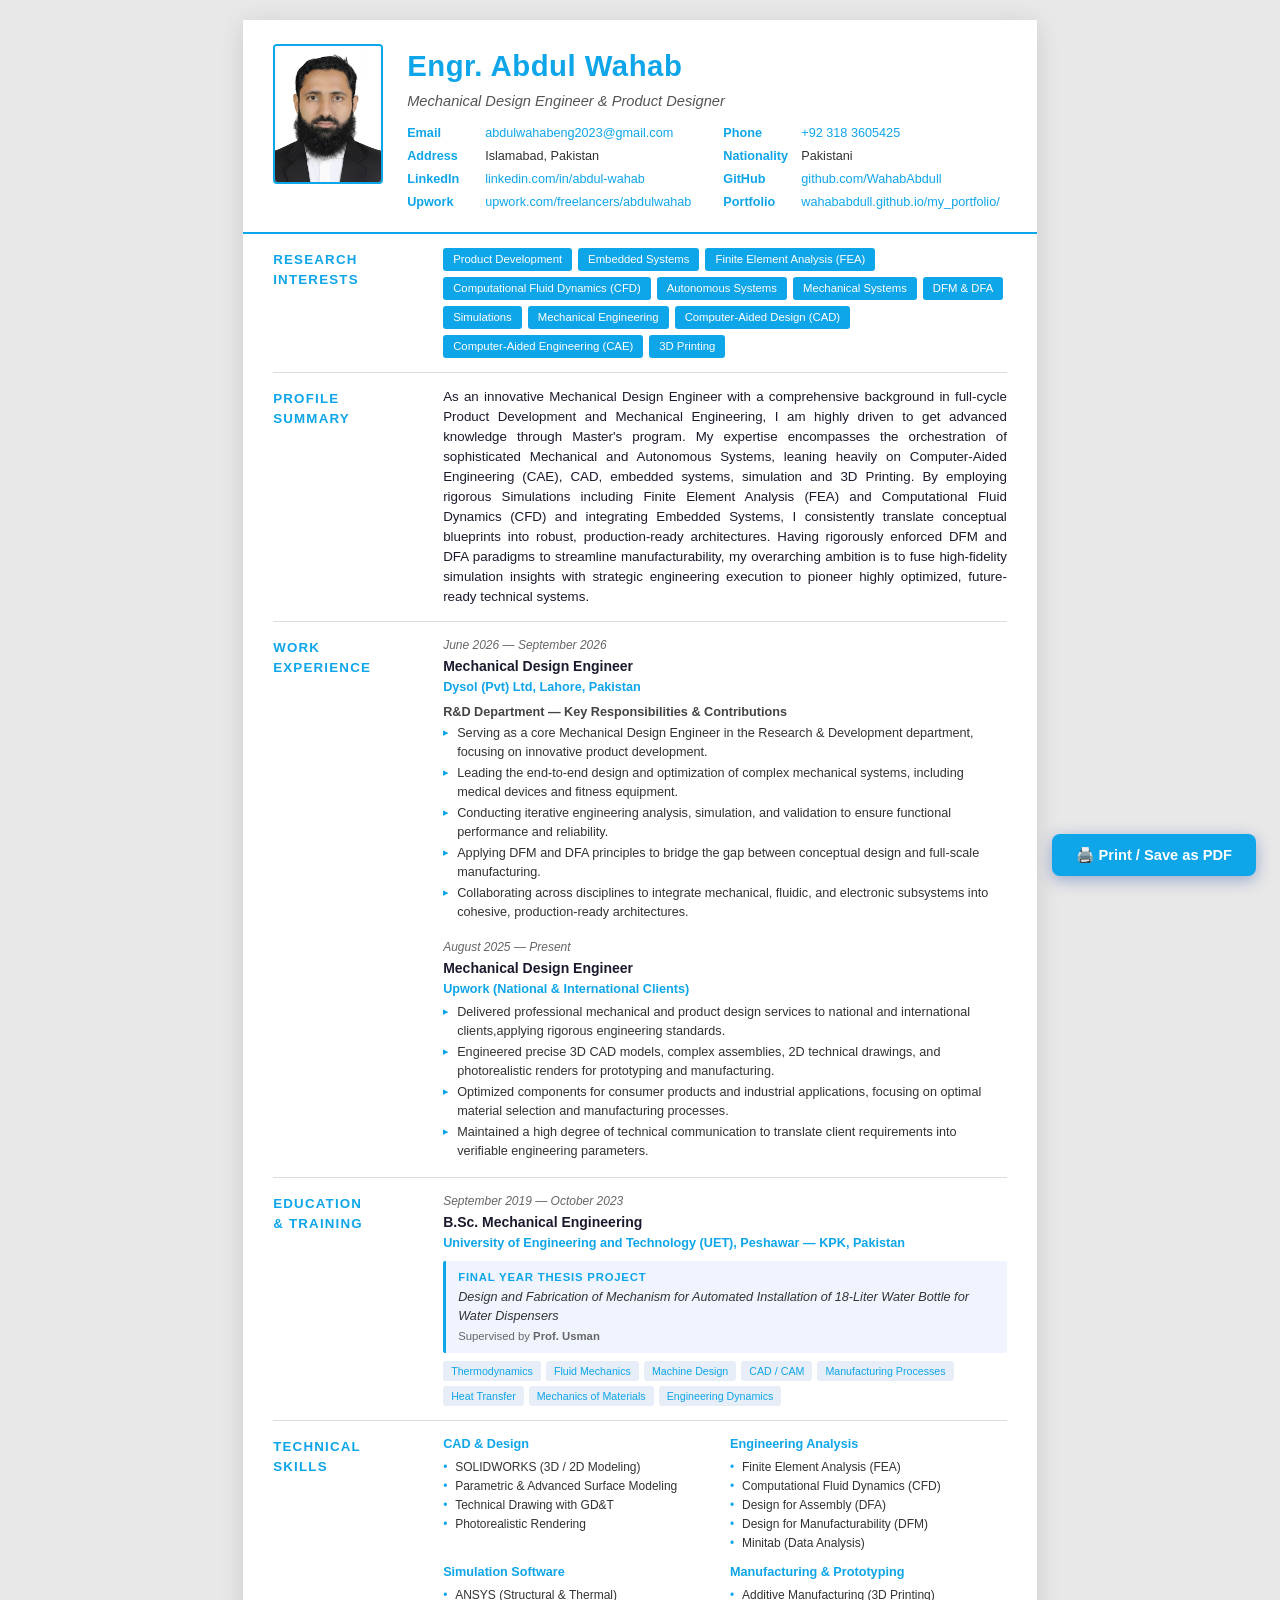
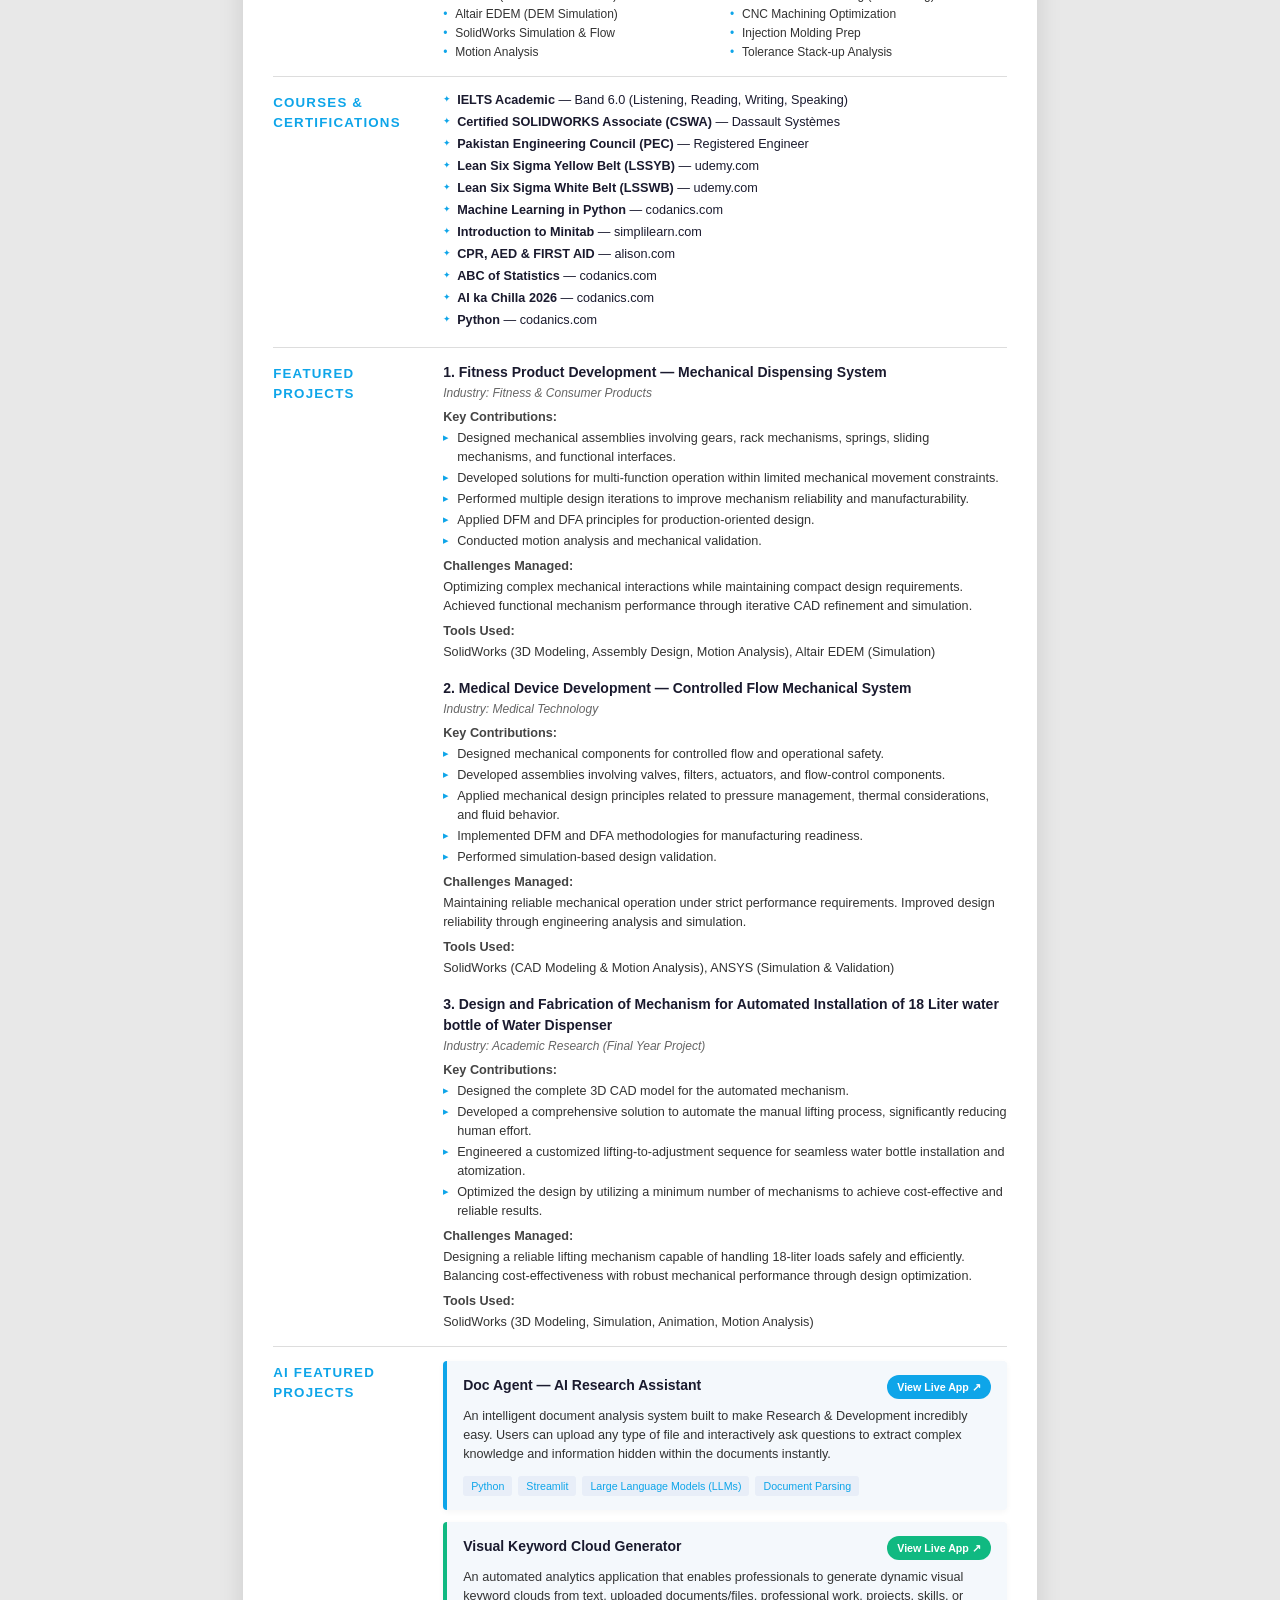
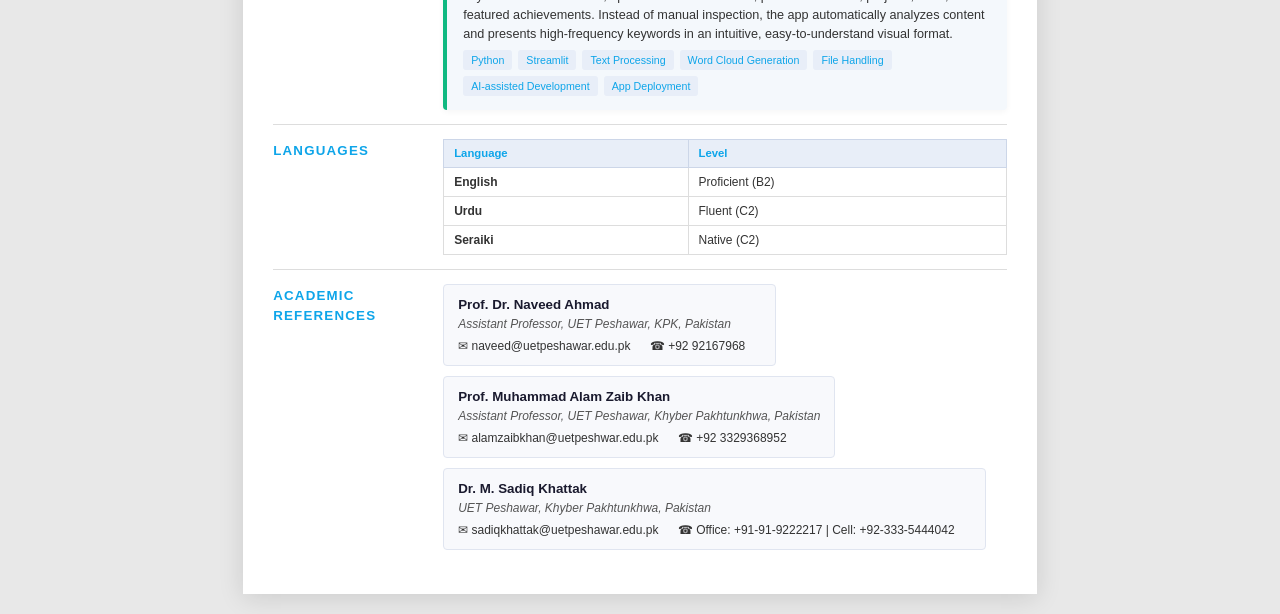
==== assets/files/abdul_wahab_cv1.html @ 6f552a6a "kjhgffds" ====
<!DOCTYPE html>
<html lang="en">

<head>
    <meta charset="UTF-8">
    <meta name="viewport" content="width=device-width, initial-scale=1.0">
    <!-- <title>Europass CV — Engr. Abdul Wahab</title> -->
    <style>
        /* ===== RESET & BASE ===== */
        *,
        *::before,
        *::after {
            margin: 0;
            padding: 0;
            box-sizing: border-box;
        }

        @page {
            size: A4;
            margin: 15mm;
        }

        body {
            font-family: 'Segoe UI', Arial, Helvetica, sans-serif;
            font-size: 10pt;
            color: #1a1a2e;
            background: #e8e8e8;
            line-height: 1.5;
            -webkit-print-color-adjust: exact;
            print-color-adjust: exact;
        }

        /* ===== PAGE CONTAINER ===== */
        .cv-page {
            width: 210mm;
            min-height: 297mm;
            margin: 20px auto;
            background: #fff;
            box-shadow: 0 4px 24px rgba(0, 0, 0, 0.12);
            padding: 0;
            overflow: hidden;
        }

        @media print {
            body {
                background: #fff;
            }

            .cv-page {
                width: auto;
                min-height: auto;
                margin: 0;
                box-shadow: none;
                page-break-after: always;
                overflow: visible !important;
            }

            .no-print {
                display: none !important;
            }
        }

        /* ===== EUROPASS HEADER BAR ===== */
        .europass-header {
            background: #0ea5e9;
            color: #fff;
            padding: 8px 30px;
            display: flex;
            align-items: center;
            justify-content: space-between;
            font-size: 9pt;
        }

        .europass-header .europass-logo {
            font-weight: 700;
            font-size: 13pt;
            letter-spacing: 3px;
            text-transform: uppercase;
        }

        .europass-header .europass-sub {
            font-size: 8.5pt;
            opacity: 0.85;
            letter-spacing: 0.5px;
        }

        /* ===== PERSONAL INFO SECTION ===== */
        .personal-section {
            display: flex;
            padding: 24px 30px 20px 30px;
            gap: 24px;
            border-bottom: 2.5px solid #0ea5e9;
        }

        .photo-col {
            flex-shrink: 0;
        }

        .photo-col img {
            width: 110px;
            height: 140px;
            object-fit: cover;
            object-position: top;
            border: 2px solid #0ea5e9;
            border-radius: 4px;
        }

        .info-col {
            flex: 1;
        }

        .cv-name {
            font-size: 22pt;
            font-weight: 700;
            color: #0ea5e9;
            margin-bottom: 2px;
            letter-spacing: 0.5px;
        }

        .cv-title-line {
            font-size: 11pt;
            color: #555;
            font-style: italic;
            margin-bottom: 12px;
        }

        .info-grid {
            display: grid;
            grid-template-columns: 1fr 1fr;
            gap: 4px 32px;
        }

        .info-item {
            display: flex;
            align-items: baseline;
            gap: 8px;
            font-size: 9.5pt;
        }

        .info-label {
            font-weight: 600;
            color: #0ea5e9;
            min-width: 70px;
            flex-shrink: 0;
        }

        .info-value {
            color: #333;
        }

        .info-value a {
            color: #0ea5e9;
            text-decoration: none;
        }

        .info-value a:hover {
            text-decoration: underline;
        }

        /* ===== MAIN CV BODY ===== */
        .cv-body {
            padding: 0 30px 30px 30px;
        }

        /* ===== SECTION LAYOUT (Europass two-column) ===== */
        .cv-section {
            display: grid;
            grid-template-columns: 150px 1fr;
            gap: 0 20px;
            padding: 14px 0;
            border-bottom: 1px solid #ddd;
        }

        .cv-section:last-child {
            border-bottom: none;
        }

        .section-label {
            font-size: 10pt;
            font-weight: 700;
            color: #0ea5e9;
            text-transform: uppercase;
            letter-spacing: 1.2px;
            padding-top: 2px;
        }

        .section-content {
            font-size: 10pt;
        }

        /* ===== EXPERIENCE ENTRY ===== */
        .entry {
            margin-bottom: 16px;
        }

        .entry:last-child {
            margin-bottom: 0;
        }

        .entry-date {
            font-size: 9pt;
            color: #666;
            margin-bottom: 2px;
            font-style: italic;
        }

        .entry-role {
            font-size: 10.5pt;
            font-weight: 700;
            color: #1a1a2e;
            margin-bottom: 1px;
        }

        .entry-org {
            font-size: 9.5pt;
            color: #0ea5e9;
            font-weight: 600;
            margin-bottom: 4px;
        }

        .entry-sub {
            font-size: 9.5pt;
            font-weight: 600;
            color: #444;
            margin-top: 6px;
            margin-bottom: 2px;
        }

        .entry-details {
            list-style: none;
            padding: 0;
        }

        .entry-details li {
            font-size: 9.5pt;
            color: #333;
            padding-left: 14px;
            position: relative;
            margin-bottom: 2px;
            line-height: 1.5;
        }

        .entry-details li::before {
            content: "▸";
            position: absolute;
            left: 0;
            color: #0ea5e9;
            font-size: 8pt;
        }

        /* ===== EDUCATION ===== */
        .edu-thesis {
            background: #f0f4ff;
            border-left: 3px solid #0ea5e9;
            padding: 8px 12px;
            margin-top: 8px;
            border-radius: 2px;
        }

        .edu-thesis-label {
            font-size: 8.5pt;
            font-weight: 700;
            color: #0ea5e9;
            text-transform: uppercase;
            letter-spacing: 0.8px;
        }

        .edu-thesis-title {
            font-size: 9.5pt;
            font-style: italic;
            color: #333;
            margin-top: 2px;
        }

        .edu-thesis-sup {
            font-size: 8.5pt;
            color: #666;
            margin-top: 2px;
        }

        .coursework-tags {
            display: flex;
            flex-wrap: wrap;
            gap: 5px;
            margin-top: 8px;
        }

        .coursework-tag {
            background: #e8eef8;
            color: #0ea5e9;
            font-size: 8pt;
            padding: 2px 8px;
            border-radius: 3px;
            font-weight: 500;
        }

        /* ===== SKILLS ===== */
        .skills-grid {
            display: grid;
            grid-template-columns: 1fr 1fr;
            gap: 10px;
        }

        .skill-group h4 {
            font-size: 9.5pt;
            font-weight: 700;
            color: #0ea5e9;
            margin-bottom: 4px;
        }

        .skill-group ul {
            list-style: none;
            padding: 0;
        }

        .skill-group ul li {
            font-size: 9pt;
            color: #333;
            padding-left: 12px;
            position: relative;
            margin-bottom: 1px;
        }

        .skill-group ul li::before {
            content: "•";
            position: absolute;
            left: 0;
            color: #0ea5e9;
        }

        /* ===== CERTIFICATIONS ===== */
        .cert-list {
            list-style: none;
            padding: 0;
        }

        .cert-list li {
            font-size: 9.5pt;
            padding-left: 14px;
            position: relative;
            margin-bottom: 3px;
        }

        .cert-list li::before {
            content: "✦";
            position: absolute;
            left: 0;
            color: #0ea5e9;
            font-size: 7pt;
            top: 2px;
        }

        .cert-list li strong {
            color: #1a1a2e;
        }

        /* ===== RESEARCH INTERESTS ===== */
        .interest-tags {
            display: flex;
            flex-wrap: wrap;
            gap: 6px;
        }

        .interest-tag {
            background: #0ea5e9;
            color: #fff;
            font-size: 8.5pt;
            padding: 3px 10px;
            border-radius: 3px;
            font-weight: 500;
        }

        /* ===== LANGUAGE BAR ===== */
        .lang-table {
            width: 100%;
            border-collapse: collapse;
            font-size: 9pt;
        }

        .lang-table th {
            background: #e8eef8;
            color: #0ea5e9;
            font-weight: 600;
            padding: 5px 10px;
            text-align: left;
            border: 1px solid #ccd6e8;
            font-size: 8.5pt;
        }

        .lang-table td {
            padding: 5px 10px;
            border: 1px solid #ddd;
            color: #333;
        }

        /* ===== REFERENCES ===== */
        .ref-card {
            background: #f8f9fc;
            border: 1px solid #e0e5f0;
            border-radius: 4px;
            padding: 10px 14px;
            display: inline-block;
        }

        .ref-name {
            font-weight: 700;
            font-size: 10pt;
            color: #1a1a2e;
        }

        .ref-title {
            font-size: 9pt;
            color: #555;
            font-style: italic;
        }

        .ref-contact-info {
            font-size: 9pt;
            color: #333;
            margin-top: 4px;
        }

        .ref-contact-info span {
            display: inline-block;
            margin-right: 16px;
        }

        /* ===== FOOTER ===== */
        .cv-footer {
            text-align: center;
            font-size: 7.5pt;
            color: #999;
            padding: 12px 30px;
            border-top: 1px solid #e0e0e0;
        }

        /* ===== PRINT BUTTON ===== */
        .print-btn {
            position: fixed;
            bottom: 24px;
            right: 24px;
            background: #0ea5e9;
            color: #fff;
            border: none;
            padding: 12px 24px;
            border-radius: 8px;
            font-size: 11pt;
            font-weight: 600;
            cursor: pointer;
            box-shadow: 0 4px 16px rgba(0, 51, 153, 0.35);
            transition: all 0.2s;
            z-index: 999;
        }

        .print-btn:hover {
            background: #0ea5e9;
            transform: translateY(-2px);
            box-shadow: 0 6px 20px rgba(0, 51, 153, 0.45);
        }
    </style>
</head>

<body>

    <!-- Print Button -->
    <button class="print-btn no-print" onclick="window.print()">🖨️ Print / Save as PDF</button>

    <!-- PAGE 1 -->
    <div class="cv-page">

        <!-- Personal Information -->
        <div class="personal-section">
            <div class="photo-col">
                <img src="../images/profile.png" alt="Engr. Abdul Wahab">
            </div>
            <div class="info-col">
                <div class="cv-name">Engr. Abdul Wahab</div>
                <div class="cv-title-line">Mechanical Design Engineer &amp; Product Designer</div>
                <div class="info-grid">
                    <div class="info-item">
                        <span class="info-label">Email</span>
                        <span class="info-value"><a
                                href="mailto:abdulwahabeng2023@gmail.com">abdulwahabeng2023@gmail.com</a></span>
                    </div>
                    <div class="info-item">
                        <span class="info-label">Phone</span>
                        <span class="info-value"><a href="https://wa.me/923183605425">+92 318 3605425</a></span>
                    </div>
                    <div class="info-item">
                        <span class="info-label">Address</span>
                        <span class="info-value">Islamabad, Pakistan</span>
                    </div>
                    <div class="info-item">
                        <span class="info-label">Nationality</span>
                        <span class="info-value">Pakistani</span>
                    </div>
                    <div class="info-item">
                        <span class="info-label">LinkedIn</span>
                        <span class="info-value"><a href="https://www.linkedin.com/in/abdul-wahab-4085b72b0/"
                                target="_blank">linkedin.com/in/abdul-wahab</a></span>
                    </div>
                    <div class="info-item">
                        <span class="info-label">GitHub</span>
                        <span class="info-value"><a href="https://github.com/WahabAbdull"
                                target="_blank">github.com/WahabAbdull</a></span>
                    </div>
                    <div class="info-item">
                        <span class="info-label">Upwork</span>
                        <span class="info-value"><a href="https://www.upwork.com/freelancers/~019c119d09bbe7f8c9"
                                target="_blank">upwork.com/freelancers/abdulwahab</a></span>
                    </div>
                    <div class="info-item">
                        <span class="info-label">Portfolio</span>
                        <span class="info-value"><a href="https://wahababdull.github.io/my_portfolio/"
                                target="_blank">wahababdull.github.io/my_portfolio/</a></span>
                    </div>
                </div>
            </div>
        </div>

        <!-- CV BODY -->
        <div class="cv-body">

            <!-- RESEARCH INTERESTS -->
            <div class="cv-section">
                <div class="section-label">Research<br>Interests</div>
                <div class="section-content">
                    <div class="interest-tags">
                        <span class="interest-tag">Product Development</span>
                        <span class="interest-tag">Embedded Systems</span>
                        <span class="interest-tag">Finite Element Analysis (FEA)</span>
                        <span class="interest-tag">Computational Fluid Dynamics (CFD)</span>
                        <span class="interest-tag">Autonomous Systems</span>
                        <span class="interest-tag">Mechanical Systems</span>
                        <span class="interest-tag">DFM &amp; DFA</span>
                        <span class="interest-tag">Simulations</span>
                        <span class="interest-tag">Mechanical Engineering</span>
                        <span class="interest-tag">Computer-Aided Design (CAD)</span>
                        <span class="interest-tag">Computer-Aided Engineering (CAE)</span>
                        <span class="interest-tag">3D Printing</span>
                    </div>
                </div>
            </div>

            <!-- PROFILE SUMMARY -->
            <div class="cv-section">
                <div class="section-label">Profile<br>Summary</div>
                <div class="section-content">
                    <p style="text-align: justify;">
                        As an innovative Mechanical Design Engineer with a comprehensive background in full-cycle
                        Product Development and Mechanical Engineering, I am highly driven to get advanced knowledge
                        through Master's program. My expertise encompasses the
                        orchestration of sophisticated Mechanical and Autonomous Systems, leaning heavily on
                        Computer-Aided Engineering (CAE), CAD, embedded systems, simulation and 3D Printing. By
                        employing rigorous
                        Simulations including Finite Element Analysis (FEA) and Computational Fluid Dynamics (CFD) and
                        integrating Embedded Systems, I consistently translate conceptual blueprints into robust,
                        production-ready architectures. Having rigorously enforced DFM and DFA paradigms to streamline
                        manufacturability, my overarching ambition is to fuse high-fidelity simulation insights with
                        strategic engineering execution to pioneer highly optimized, future-ready technical systems.
                    </p>
                </div>
            </div>

            <!-- WORK EXPERIENCE -->
            <div class="cv-section">
                <div class="section-label">Work<br>Experience</div>
                <div class="section-content">

                    <!-- Dysol -->
                    <div class="entry">
                        <div class="entry-date">June 2026 — September 2026</div>
                        <div class="entry-role">Mechanical Design Engineer</div>
                        <div class="entry-org">Dysol (Pvt) Ltd, Lahore, Pakistan</div>

                        <div class="entry-sub">R&amp;D Department — Key Responsibilities &amp; Contributions</div>
                        <ul class="entry-details">
                            <li>Serving as a core Mechanical Design Engineer in the Research &amp; Development
                                department, focusing on innovative product development.</li>
                            <li>Leading the end-to-end design and optimization of complex mechanical systems, including
                                medical devices and fitness equipment.</li>
                            <li>Conducting iterative engineering analysis, simulation, and validation to ensure
                                functional performance and reliability.</li>
                            <li>Applying DFM and DFA principles to bridge the gap between conceptual design and
                                full-scale manufacturing.</li>
                            <li>Collaborating across disciplines to integrate mechanical, fluidic, and electronic
                                subsystems into cohesive, production-ready architectures.</li>
                        </ul>
                    </div>

                    <!-- Freelance -->
                    <div class="entry">
                        <div class="entry-date">August 2025 — Present</div>
                        <div class="entry-role">Mechanical Design Engineer</div>
                        <div class="entry-org">Upwork (National & International Clients)</div>
                        <ul class="entry-details">
                            <li>Delivered professional mechanical and product design services to national and
                                international clients,applying rigorous engineering standards.</li>
                            <li>Engineered precise 3D CAD models, complex assemblies, 2D technical drawings, and
                                photorealistic renders for prototyping and manufacturing.</li>
                            <li>Optimized components for consumer products and industrial applications, focusing on
                                optimal material selection and manufacturing processes.</li>
                            <li>Maintained a high degree of technical communication to translate client requirements
                                into verifiable engineering parameters.</li>
                        </ul>
                    </div>

                    <!-- Self-Employed -->
                    <!-- <div class="entry">
                        <div class="entry-date">December 2021 — Present</div>
                        <div class="entry-role">Mechanical Design Engineer — Self-Employed</div>
                        <div class="entry-org">Islamabad, Pakistan</div>
                        <ul class="entry-details">
                            <li>Executed end-to-end design of precise 3D mechanical parts and production-ready drawings
                                using SolidWorks.</li>
                            <li>Completed comprehensive industrial projects including Centrifugal Pumps, Shell-and-Tube
                                Heat Exchangers, and Parabolic Troughs.</li>
                            <li>Developed consumer-oriented designs (Mixture Machines, Helmets, UV-C Toothbrushes) with
                                a focus on functional ergonomics and hygiene.</li>
                            <li>Validated manufacturability, dimensional accuracy, and functional performance through
                                iterative design review.</li>
                        </ul>
                    </div> -->

                </div>
            </div>

            <!-- EDUCATION -->
            <div class="cv-section">
                <div class="section-label">Education<br>&amp; Training</div>
                <div class="section-content">
                    <div class="entry">
                        <div class="entry-date">September 2019 — October 2023</div>
                        <div class="entry-role">B.Sc. Mechanical Engineering</div>
                        <div class="entry-org">University of Engineering and Technology (UET), Peshawar — KPK, Pakistan
                        </div>

                        <div class="edu-thesis">
                            <div class="edu-thesis-label">Final Year Thesis Project</div>
                            <div class="edu-thesis-title">Design and Fabrication of Mechanism for Automated Installation
                                of 18-Liter Water Bottle for Water Dispensers</div>
                            <div class="edu-thesis-sup">Supervised by <strong>Prof. Usman</strong></div>
                        </div>

                        <div class="coursework-tags">
                            <span class="coursework-tag">Thermodynamics</span>
                            <span class="coursework-tag">Fluid Mechanics</span>
                            <span class="coursework-tag">Machine Design</span>
                            <span class="coursework-tag">CAD / CAM</span>
                            <span class="coursework-tag">Manufacturing Processes</span>
                            <span class="coursework-tag">Heat Transfer</span>
                            <span class="coursework-tag">Mechanics of Materials</span>
                            <span class="coursework-tag">Engineering Dynamics</span>
                        </div>
                    </div>
                </div>
            </div>

            <!-- TECHNICAL SKILLS -->
            <div class="cv-section">
                <div class="section-label">Technical<br>Skills</div>
                <div class="section-content">
                    <div class="skills-grid">
                        <div class="skill-group">
                            <h4>CAD &amp; Design</h4>
                            <ul>
                                <li>SOLIDWORKS (3D / 2D Modeling)</li>
                                <li>Parametric &amp; Advanced Surface Modeling</li>
                                <li>Technical Drawing with GD&amp;T</li>
                                <li>Photorealistic Rendering</li>
                            </ul>
                        </div>
                        <div class="skill-group">
                            <h4>Engineering Analysis</h4>
                            <ul>
                                <li>Finite Element Analysis (FEA)</li>
                                <li>Computational Fluid Dynamics (CFD)</li>
                                <li>Design for Assembly (DFA)</li>
                                <li>Design for Manufacturability (DFM)</li>
                                <li>Minitab (Data Analysis)</li>
                            </ul>
                        </div>
                        <div class="skill-group">
                            <h4>Simulation Software</h4>
                            <ul>
                                <li>ANSYS (Structural &amp; Thermal)</li>
                                <li>Altair EDEM (DEM Simulation)</li>
                                <li>SolidWorks Simulation &amp; Flow</li>
                                <li>Motion Analysis</li>
                            </ul>
                        </div>
                        <div class="skill-group">
                            <h4>Manufacturing &amp; Prototyping</h4>
                            <ul>
                                <li>Additive Manufacturing (3D Printing)</li>
                                <li>CNC Machining Optimization</li>
                                <li>Injection Molding Prep</li>
                                <li>Tolerance Stack-up Analysis</li>
                            </ul>
                        </div>
                    </div>
                </div>
            </div>

            <!-- CERTIFICATIONS -->
            <div class="cv-section">
                <div class="section-label">Courses &amp;<br>Certifications</div>
                <div class="section-content">
                    <ul class="cert-list">
                        <li><strong>IELTS Academic</strong> — Band 6.0 (Listening, Reading, Writing, Speaking)</li>
                        <li><strong>Certified SOLIDWORKS Associate (CSWA)</strong> — Dassault Systèmes</li>
                        <li><strong>Pakistan Engineering Council (PEC)</strong> — Registered Engineer</li>
                        <li><strong>Lean Six Sigma Yellow Belt (LSSYB)</strong> — udemy.com</li>
                        <li><strong>Lean Six Sigma White Belt (LSSWB)</strong> — udemy.com</li>
                        <li><strong>Machine Learning in Python</strong> — codanics.com</li>
                        <li><strong>Introduction to Minitab</strong> — simplilearn.com</li>
                        <li><strong>CPR, AED &amp; FIRST AID</strong> — alison.com</li>
                        <li><strong>ABC of Statistics</strong> — codanics.com</li>
                        <li><strong>AI ka Chilla 2026</strong> — codanics.com</li>
                        <li><strong>Python</strong> — codanics.com</li>
                    </ul>
                </div>
            </div>

            <!-- FEATURED PROJECTS -->
            <div class="cv-section">
                <div class="section-label">Featured<br>Projects</div>
                <div class="section-content">

                    <div class="entry">
                        <div class="entry-role">1. Fitness Product Development — Mechanical Dispensing System</div>
                        <div class="entry-date">Industry: Fitness & Consumer Products</div>
                        <div class="entry-sub">Key Contributions:</div>
                        <ul class="entry-details">
                            <li>Designed mechanical assemblies involving gears, rack mechanisms, springs, sliding
                                mechanisms, and functional interfaces.</li>
                            <li>Developed solutions for multi-function operation within limited mechanical movement
                                constraints.</li>
                            <li>Performed multiple design iterations to improve mechanism reliability and
                                manufacturability.</li>
                            <li>Applied DFM and DFA principles for production-oriented design.</li>
                            <li>Conducted motion analysis and mechanical validation.</li>
                        </ul>
                        <div class="entry-sub">Challenges Managed:</div>
                        <p style="font-size: 9.5pt; color: #333; margin-bottom: 4px;">Optimizing complex mechanical
                            interactions while maintaining compact design requirements. Achieved functional mechanism
                            performance through iterative CAD refinement and simulation.</p>
                        <div class="entry-sub">Tools Used:</div>
                        <p style="font-size: 9.5pt; color: #333;">SolidWorks (3D Modeling, Assembly Design, Motion
                            Analysis), Altair EDEM (Simulation)</p>
                    </div>

                    <div class="entry">
                        <div class="entry-role">2. Medical Device Development — Controlled Flow Mechanical System</div>
                        <div class="entry-date">Industry: Medical Technology</div>
                        <div class="entry-sub">Key Contributions:</div>
                        <ul class="entry-details">
                            <li>Designed mechanical components for controlled flow and operational safety.</li>
                            <li>Developed assemblies involving valves, filters, actuators, and flow-control components.
                            </li>
                            <li>Applied mechanical design principles related to pressure management, thermal
                                considerations, and fluid behavior.</li>
                            <li>Implemented DFM and DFA methodologies for manufacturing readiness.</li>
                            <li>Performed simulation-based design validation.</li>
                        </ul>
                        <div class="entry-sub">Challenges Managed:</div>
                        <p style="font-size: 9.5pt; color: #333; margin-bottom: 4px;">Maintaining reliable mechanical
                            operation under strict performance requirements. Improved design reliability through
                            engineering analysis and simulation.</p>
                        <div class="entry-sub">Tools Used:</div>
                        <p style="font-size: 9.5pt; color: #333;">SolidWorks (CAD Modeling & Motion Analysis), ANSYS
                            (Simulation & Validation)</p>
                    </div>

                    <div class="entry">
                        <div class="entry-role">3. Design and Fabrication of Mechanism for Automated Installation of 18
                            Liter water bottle of Water Dispenser</div>
                        <div class="entry-date">Industry: Academic Research (Final Year Project)</div>
                        <div class="entry-sub">Key Contributions:</div>
                        <ul class="entry-details">
                            <li>Designed the complete 3D CAD model for the automated mechanism.</li>
                            <li>Developed a comprehensive solution to automate the manual lifting process, significantly
                                reducing human effort.</li>
                            <li>Engineered a customized lifting-to-adjustment sequence for seamless water bottle
                                installation and atomization.</li>
                            <li>Optimized the design by utilizing a minimum number of mechanisms to achieve
                                cost-effective and reliable results.</li>
                        </ul>
                        <div class="entry-sub">Challenges Managed:</div>
                        <p style="font-size: 9.5pt; color: #333; margin-bottom: 4px;">Designing a reliable lifting
                            mechanism capable of handling 18-liter loads safely and efficiently. Balancing
                            cost-effectiveness with robust mechanical performance through design optimization.</p>
                        <div class="entry-sub">Tools Used:</div>
                        <p style="font-size: 9.5pt; color: #333;">SolidWorks (3D Modeling, Simulation, Animation, Motion
                            Analysis)</p>
                    </div>

                </div>
            </div>

            <!-- AI FEATURED PROJECTS -->
            <div class="cv-section">
                <div class="section-label">AI Featured<br>Projects</div>
                <div class="section-content">
                    <div
                        style="background: #f4f8fc; border-left: 4px solid #0ea5e9; padding: 14px 16px; border-radius: 4px; box-shadow: 0 2px 6px rgba(0,0,0,0.04);">
                        <div
                            style="display: flex; justify-content: space-between; align-items: flex-start; margin-bottom: 8px;">
                            <div style="font-size: 10.5pt; font-weight: 700; color: #1a1a2e;">Doc Agent — AI Research
                                Assistant</div>
                            <a href="https://doc-agent-use-me.streamlit.app/" target="_blank"
                                style="background: #0ea5e9; color: #fff; text-decoration: none; font-size: 8pt; padding: 4px 10px; border-radius: 12px; font-weight: 600; flex-shrink: 0; margin-left: 10px;">View
                                Live App ↗</a>
                        </div>
                        <p style="font-size: 9.5pt; color: #333; margin-bottom: 12px; line-height: 1.5;">
                            An intelligent document analysis system built to make Research &amp; Development incredibly
                            easy.
                            Users can upload any type of file and interactively ask questions to extract complex
                            knowledge and information hidden within the documents instantly.
                        </p>
                        <div style="display: flex; gap: 6px; flex-wrap: wrap;">
                            <span class="coursework-tag">Python</span>
                            <span class="coursework-tag">Streamlit</span>
                            <span class="coursework-tag">Large Language Models (LLMs)</span>
                            <span class="coursework-tag">Document Parsing</span>
                        </div>
                    </div>

                    <div
                        style="background: #f4f8fc; border-left: 4px solid #10b981; padding: 14px 16px; border-radius: 4px; box-shadow: 0 2px 6px rgba(0,0,0,0.04); margin-top: 12px;">
                        <div
                            style="display: flex; justify-content: space-between; align-items: flex-start; margin-bottom: 8px;">
                            <div style="font-size: 10.5pt; font-weight: 700; color: #1a1a2e;">Visual Keyword Cloud
                                Generator</div>
                            <a href="https://featured-projects-words-cloud.streamlit.app/" target="_blank"
                                style="background: #10b981; color: #fff; text-decoration: none; font-size: 8pt; padding: 4px 10px; border-radius: 12px; font-weight: 600; flex-shrink: 0; margin-left: 10px;">View
                                Live App ↗</a>
                        </div>
                        <p style="font-size: 9.5pt; color: #333; margin-bottom: 6px; line-height: 1.5;">
                            An automated analytics application that enables professionals to generate dynamic visual
                            keyword clouds from text, uploaded documents/files, professional work, projects, skills, or
                            featured achievements. Instead of manual inspection, the app automatically analyzes content
                            and presents high-frequency keywords in an intuitive, easy-to-understand visual format.
                        </p>
                        <div style="display: flex; gap: 6px; flex-wrap: wrap;">
                            <span class="coursework-tag">Python</span>
                            <span class="coursework-tag">Streamlit</span>
                            <span class="coursework-tag">Text Processing</span>
                            <span class="coursework-tag">Word Cloud Generation</span>
                            <span class="coursework-tag">File Handling</span>
                            <span class="coursework-tag">AI-assisted Development</span>
                            <span class="coursework-tag">App Deployment</span>
                        </div>
                    </div>
                </div>
            </div>

            <!-- LANGUAGES -->
            <div class="cv-section">
                <div class="section-label">Languages</div>
                <div class="section-content">
                    <table class="lang-table">
                        <thead>
                            <tr>
                                <th>Language</th>
                                <th>Level</th>
                                <!-- <th>Listening</th>
                                <th>Reading</th>
                                <th>Speaking</th>
                                <th>Writing</th> -->
                            </tr>
                        </thead>
                        <tbody>
                            <tr>
                                <td><strong>English</strong></td>
                                <td>Proficient (B2)</td>
                                <!-- <td>Proficient (B2)</td>
                                <td>Proficient (B2)</td>
                                <td>Proficient (B2)</td> -->
                            </tr>
                            <tr>
                                <td><strong>Urdu</strong></td>
                                <td>Fluent (C2)</td>
                                <!-- <td>Native (C2)</td>
                                <td>Native (C2)</td>
                                <td>Native (C2)</td> -->
                            </tr>
                            <tr>
                                <td><strong>Seraiki</strong></td>
                                <td>Native (C2)</td>
                                <!-- <td>Native (C2)</td>
                                <td>Native (C2)</td>
                                <td>Intermediate (B1)</td> -->
                            </tr>
                        </tbody>
                    </table>
                </div>
            </div>

            <!-- REFERENCES -->
            <div class="cv-section">
                <div class="section-label">Academic<br>References</div>
                <div class="section-content">
                    <div class="ref-card" style="margin-bottom: 10px;">
                        <div class="ref-name">Prof. Dr. Naveed Ahmad</div>
                        <div class="ref-title">Assistant Professor, UET Peshawar, KPK, Pakistan</div>
                        <div class="ref-contact-info">
                            <span>✉ naveed@uetpeshawar.edu.pk</span>
                            <span>☎ +92 92167968</span>
                        </div>
                    </div>
                    <div class="ref-card" style="margin-bottom: 10px;">
                        <div class="ref-name">Prof. Muhammad Alam Zaib Khan</div>
                        <div class="ref-title">Assistant Professor, UET Peshawar, Khyber Pakhtunkhwa, Pakistan</div>
                        <div class="ref-contact-info">
                            <span>✉ alamzaibkhan@uetpeshwar.edu.pk</span>
                            <span>☎ +92 3329368952</span>
                        </div>
                    </div>
                    <div class="ref-card">
                        <div class="ref-name">Dr. M. Sadiq Khattak</div>
                        <div class="ref-title">UET Peshawar, Khyber Pakhtunkhwa, Pakistan</div>
                        <div class="ref-contact-info">
                            <span>✉ sadiqkhattak@uetpeshawar.edu.pk</span>
                            <span>☎ Office: +91-91-9222217 | Cell: +92-333-5444042</span>
                        </div>
                    </div>
                </div>
            </div>

        </div>

    </div>

</body>

</html>
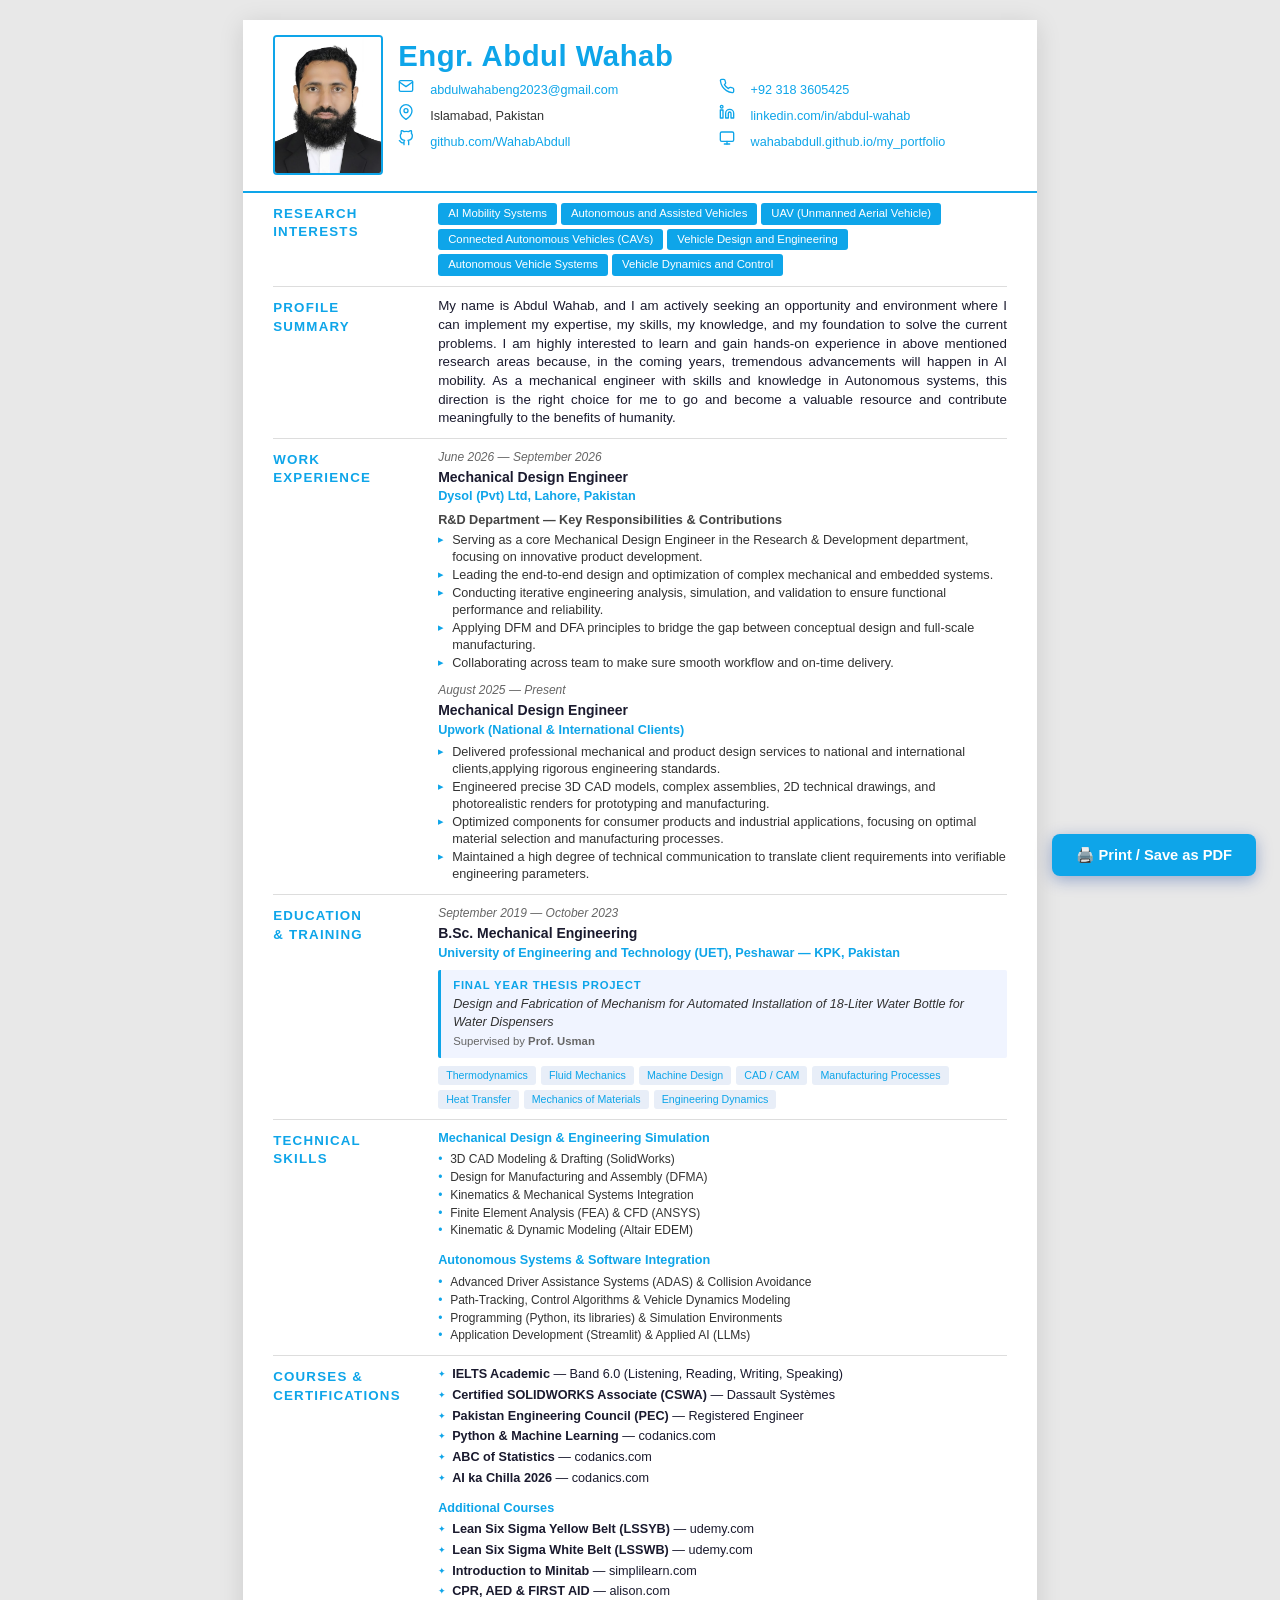
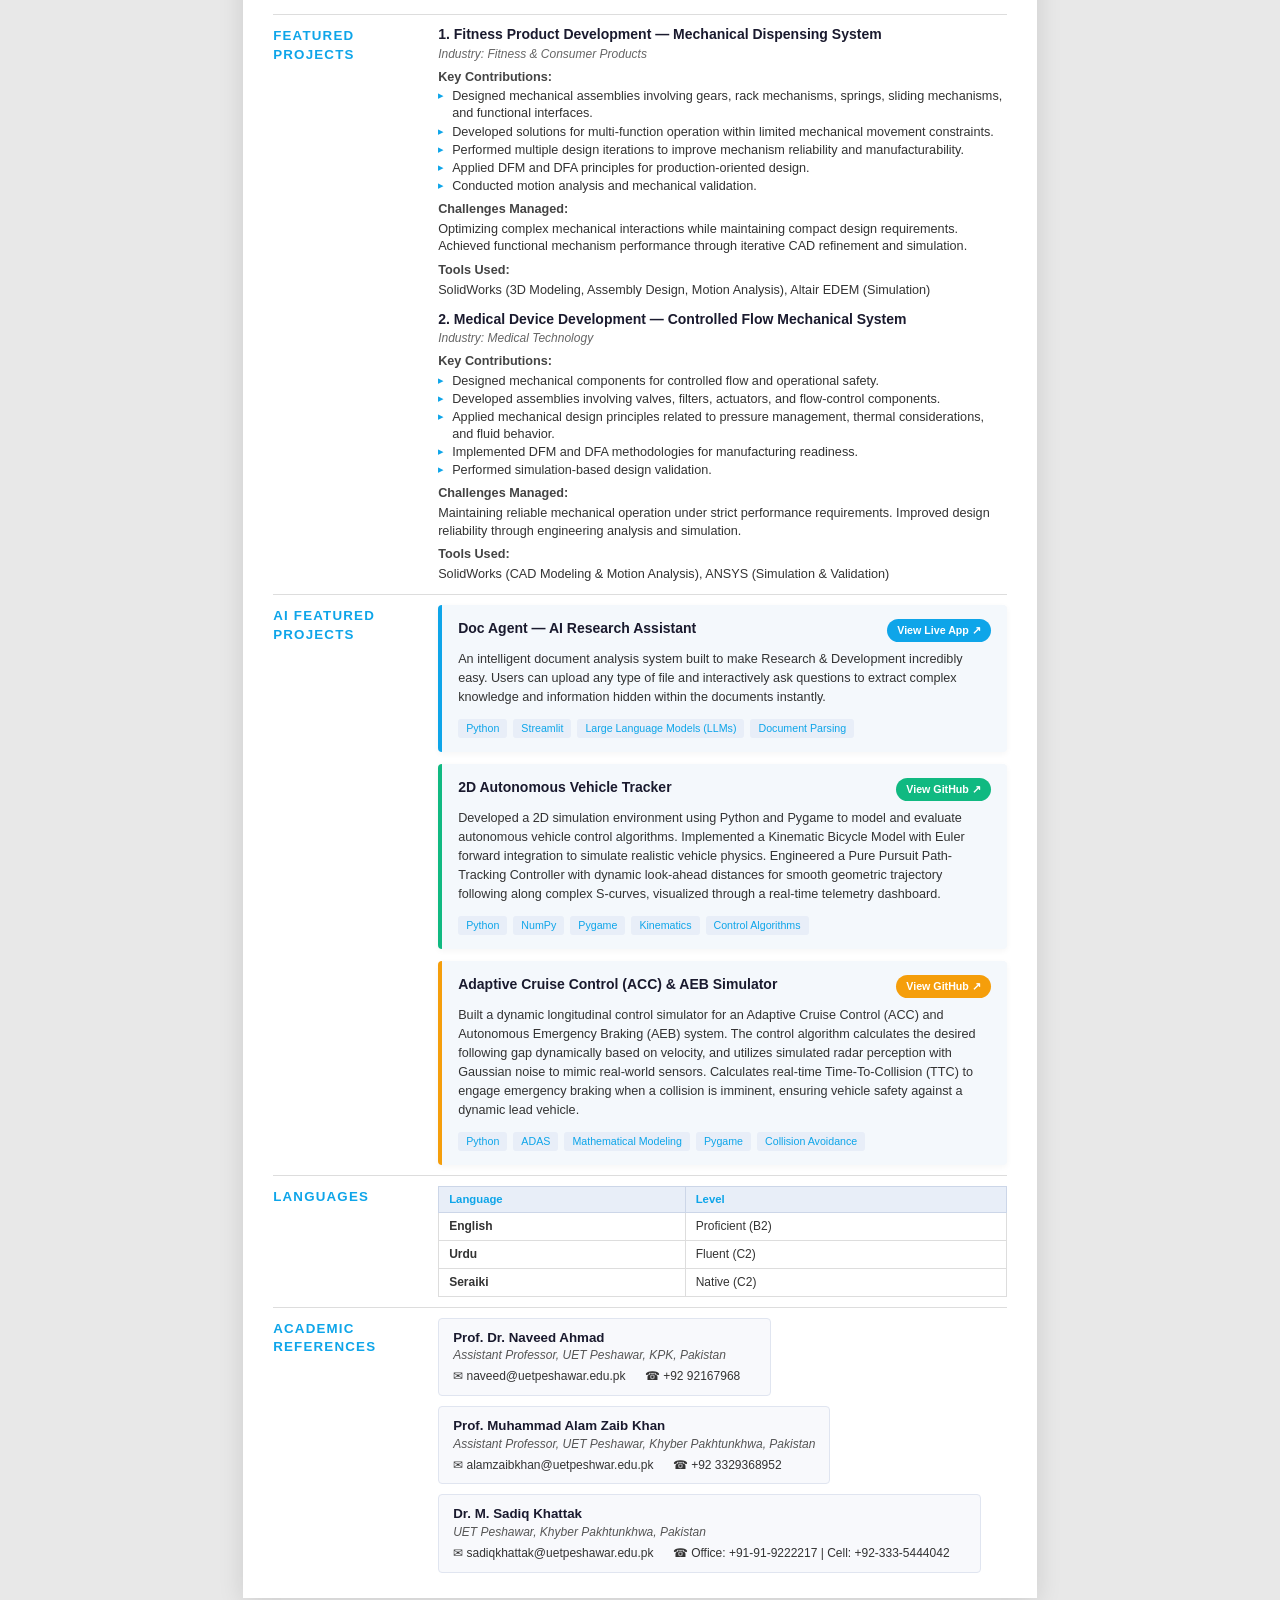
==== commit 9e00628f: "files_uploaded" ====
--- a/assets/files/abdul_wahab_cv1.html
+++ b/assets/files/abdul_wahab_cv1.html
@@ -25,7 +25,7 @@
             font-size: 10pt;
             color: #1a1a2e;
             background: #e8e8e8;
-            line-height: 1.5;
+            line-height: 1.4;
             -webkit-print-color-adjust: exact;
             print-color-adjust: exact;
         }
@@ -87,8 +87,8 @@
         /* ===== PERSONAL INFO SECTION ===== */
         .personal-section {
             display: flex;
-            padding: 24px 30px 20px 30px;
-            gap: 24px;
+            padding: 15px 30px 10px 30px;
+            gap: 15px;
             border-bottom: 2.5px solid #0ea5e9;
         }
 
@@ -140,8 +140,10 @@
         .info-label {
             font-weight: 600;
             color: #0ea5e9;
-            min-width: 70px;
+            min-width: 24px;
             flex-shrink: 0;
+            display: flex;
+            align-items: center;
         }
 
         .info-value {
@@ -159,15 +161,15 @@
 
         /* ===== MAIN CV BODY ===== */
         .cv-body {
-            padding: 0 30px 30px 30px;
+            padding: 0 30px 15px 30px;
         }
 
         /* ===== SECTION LAYOUT (Europass two-column) ===== */
         .cv-section {
             display: grid;
             grid-template-columns: 150px 1fr;
-            gap: 0 20px;
-            padding: 14px 0;
+            gap: 0 15px;
+            padding: 10px 0;
             border-bottom: 1px solid #ddd;
         }
 
@@ -190,7 +192,7 @@
 
         /* ===== EXPERIENCE ENTRY ===== */
         .entry {
-            margin-bottom: 16px;
+            margin-bottom: 10px;
         }
 
         .entry:last-child {
@@ -236,8 +238,8 @@
             color: #333;
             padding-left: 14px;
             position: relative;
-            margin-bottom: 2px;
-            line-height: 1.5;
+            margin-bottom: 1px;
+            line-height: 1.35;
         }
 
         .entry-details li::before {
@@ -358,7 +360,7 @@
         .interest-tags {
             display: flex;
             flex-wrap: wrap;
-            gap: 6px;
+            gap: 4px;
         }
 
         .interest-tag {
@@ -475,44 +477,72 @@
             </div>
             <div class="info-col">
                 <div class="cv-name">Engr. Abdul Wahab</div>
-                <div class="cv-title-line">Mechanical Design Engineer &amp; Product Designer</div>
+                <!-- <div class="cv-title-line">Mechanical Design Engineer &amp; Product Designer</div> -->
                 <div class="info-grid">
                     <div class="info-item">
-                        <span class="info-label">Email</span>
+                        <span class="info-label" title="Email"><svg width="16" height="16" viewBox="0 0 24 24"
+                                fill="none" stroke="currentColor" stroke-width="2" stroke-linecap="round"
+                                stroke-linejoin="round">
+                                <path d="M4 4h16c1.1 0 2 .9 2 2v12c0 1.1-.9 2-2 2H4c-1.1 0-2-.9-2-2V6c0-1.1.9-2 2-2z">
+                                </path>
+                                <polyline points="22,6 12,13 2,6"></polyline>
+                            </svg></span>
                         <span class="info-value"><a
                                 href="mailto:abdulwahabeng2023@gmail.com">abdulwahabeng2023@gmail.com</a></span>
                     </div>
                     <div class="info-item">
-                        <span class="info-label">Phone</span>
+                        <span class="info-label" title="Phone"><svg width="16" height="16" viewBox="0 0 24 24"
+                                fill="none" stroke="currentColor" stroke-width="2" stroke-linecap="round"
+                                stroke-linejoin="round">
+                                <path
+                                    d="M22 16.92v3a2 2 0 0 1-2.18 2 19.79 19.79 0 0 1-8.63-3.07 19.5 19.5 0 0 1-6-6 19.79 19.79 0 0 1-3.07-8.67A2 2 0 0 1 4.11 2h3a2 2 0 0 1 2 1.72 12.84 12.84 0 0 0 .7 2.81 2 2 0 0 1-.45 2.11L8.09 9.91a16 16 0 0 0 6 6l1.27-1.27a2 2 0 0 1 2.11-.45 12.84 12.84 0 0 0 2.81.7A2 2 0 0 1 22 16.92z">
+                                </path>
+                            </svg></span>
                         <span class="info-value"><a href="https://wa.me/923183605425">+92 318 3605425</a></span>
                     </div>
                     <div class="info-item">
-                        <span class="info-label">Address</span>
+                        <span class="info-label" title="Address"><svg width="16" height="16" viewBox="0 0 24 24"
+                                fill="none" stroke="currentColor" stroke-width="2" stroke-linecap="round"
+                                stroke-linejoin="round">
+                                <path d="M21 10c0 7-9 13-9 13s-9-6-9-13a9 9 0 0 1 18 0z"></path>
+                                <circle cx="12" cy="10" r="3"></circle>
+                            </svg></span>
                         <span class="info-value">Islamabad, Pakistan</span>
                     </div>
                     <div class="info-item">
-                        <span class="info-label">Nationality</span>
-                        <span class="info-value">Pakistani</span>
-                    </div>
-                    <div class="info-item">
-                        <span class="info-label">LinkedIn</span>
+                        <span class="info-label" title="LinkedIn"><svg width="16" height="16" viewBox="0 0 24 24"
+                                fill="none" stroke="currentColor" stroke-width="2" stroke-linecap="round"
+                                stroke-linejoin="round">
+                                <path
+                                    d="M16 8a6 6 0 0 1 6 6v7h-4v-7a2 2 0 0 0-2-2 2 2 0 0 0-2 2v7h-4v-7a6 6 0 0 1 6-6z">
+                                </path>
+                                <rect x="2" y="9" width="4" height="12"></rect>
+                                <circle cx="4" cy="4" r="2"></circle>
+                            </svg></span>
                         <span class="info-value"><a href="https://www.linkedin.com/in/abdul-wahab-4085b72b0/"
                                 target="_blank">linkedin.com/in/abdul-wahab</a></span>
                     </div>
                     <div class="info-item">
-                        <span class="info-label">GitHub</span>
+                        <span class="info-label" title="GitHub"><svg width="16" height="16" viewBox="0 0 24 24"
+                                fill="none" stroke="currentColor" stroke-width="2" stroke-linecap="round"
+                                stroke-linejoin="round">
+                                <path
+                                    d="M9 19c-5 1.5-5-2.5-7-3m14 6v-3.87a3.37 3.37 0 0 0-.94-2.61c3.14-.35 6.44-1.54 6.44-7A5.44 5.44 0 0 0 20 4.77 5.07 5.07 0 0 0 19.91 1S18.73.65 16 2.48a13.38 13.38 0 0 0-7 0C6.27.65 5.09 1 5.09 1A5.07 5.07 0 0 0 5 4.77a5.44 5.44 0 0 0-1.5 3.78c0 5.42 3.3 6.61 6.44 7A3.37 3.37 0 0 0 9 18.13V22">
+                                </path>
+                            </svg></span>
                         <span class="info-value"><a href="https://github.com/WahabAbdull"
                                 target="_blank">github.com/WahabAbdull</a></span>
                     </div>
                     <div class="info-item">
-                        <span class="info-label">Upwork</span>
-                        <span class="info-value"><a href="https://www.upwork.com/freelancers/~019c119d09bbe7f8c9"
-                                target="_blank">upwork.com/freelancers/abdulwahab</a></span>
-                    </div>
-                    <div class="info-item">
-                        <span class="info-label">Portfolio</span>
+                        <span class="info-label" title="Portfolio"><svg width="16" height="16" viewBox="0 0 24 24"
+                                fill="none" stroke="currentColor" stroke-width="2" stroke-linecap="round"
+                                stroke-linejoin="round">
+                                <rect x="2" y="3" width="20" height="14" rx="2" ry="2"></rect>
+                                <line x1="8" y1="21" x2="16" y2="21"></line>
+                                <line x1="12" y1="17" x2="12" y2="21"></line>
+                            </svg></span>
                         <span class="info-value"><a href="https://wahababdull.github.io/my_portfolio/"
-                                target="_blank">wahababdull.github.io/my_portfolio/</a></span>
+                                target="_blank">wahababdull.github.io/my_portfolio</a></span>
                     </div>
                 </div>
             </div>
@@ -526,18 +556,13 @@
                 <div class="section-label">Research<br>Interests</div>
                 <div class="section-content">
                     <div class="interest-tags">
-                        <span class="interest-tag">Product Development</span>
-                        <span class="interest-tag">Embedded Systems</span>
-                        <span class="interest-tag">Finite Element Analysis (FEA)</span>
-                        <span class="interest-tag">Computational Fluid Dynamics (CFD)</span>
-                        <span class="interest-tag">Autonomous Systems</span>
-                        <span class="interest-tag">Mechanical Systems</span>
-                        <span class="interest-tag">DFM &amp; DFA</span>
-                        <span class="interest-tag">Simulations</span>
-                        <span class="interest-tag">Mechanical Engineering</span>
-                        <span class="interest-tag">Computer-Aided Design (CAD)</span>
-                        <span class="interest-tag">Computer-Aided Engineering (CAE)</span>
-                        <span class="interest-tag">3D Printing</span>
+                        <span class="interest-tag">AI Mobility Systems</span>
+                        <span class="interest-tag">Autonomous and Assisted Vehicles</span>
+                        <span class="interest-tag">UAV (Unmanned Aerial Vehicle)</span>
+                        <span class="interest-tag">Connected Autonomous Vehicles (CAVs)</span>
+                        <span class="interest-tag">Vehicle Design and Engineering</span>
+                        <span class="interest-tag">Autonomous Vehicle Systems</span>
+                        <span class="interest-tag">Vehicle Dynamics and Control</span>
                     </div>
                 </div>
             </div>
@@ -547,17 +572,15 @@
                 <div class="section-label">Profile<br>Summary</div>
                 <div class="section-content">
                     <p style="text-align: justify;">
-                        As an innovative Mechanical Design Engineer with a comprehensive background in full-cycle
-                        Product Development and Mechanical Engineering, I am highly driven to get advanced knowledge
-                        through Master's program. My expertise encompasses the
-                        orchestration of sophisticated Mechanical and Autonomous Systems, leaning heavily on
-                        Computer-Aided Engineering (CAE), CAD, embedded systems, simulation and 3D Printing. By
-                        employing rigorous
-                        Simulations including Finite Element Analysis (FEA) and Computational Fluid Dynamics (CFD) and
-                        integrating Embedded Systems, I consistently translate conceptual blueprints into robust,
-                        production-ready architectures. Having rigorously enforced DFM and DFA paradigms to streamline
-                        manufacturability, my overarching ambition is to fuse high-fidelity simulation insights with
-                        strategic engineering execution to pioneer highly optimized, future-ready technical systems.
+                        My name is Abdul Wahab, and I am actively seeking an opportunity and environment where I can
+                        implement my expertise, my skills, my knowledge, and my foundation to solve the current
+                        problems. I am highly interested
+                        to learn and gain hands-on experience in above mentioned research areas because, in the coming
+                        years,
+                        tremendous advancements will happen in AI mobility. As a mechanical
+                        engineer with skills and knowledge in Autonomous systems, this direction is the right choice for
+                        me to go
+                        and become a valuable resource and contribute meaningfully to the benefits of humanity.
                     </p>
                 </div>
             </div>
@@ -577,14 +600,13 @@
                         <ul class="entry-details">
                             <li>Serving as a core Mechanical Design Engineer in the Research &amp; Development
                                 department, focusing on innovative product development.</li>
-                            <li>Leading the end-to-end design and optimization of complex mechanical systems, including
-                                medical devices and fitness equipment.</li>
+                            <li>Leading the end-to-end design and optimization of complex mechanical and
+                                embedded systems.</li>
                             <li>Conducting iterative engineering analysis, simulation, and validation to ensure
                                 functional performance and reliability.</li>
                             <li>Applying DFM and DFA principles to bridge the gap between conceptual design and
                                 full-scale manufacturing.</li>
-                            <li>Collaborating across disciplines to integrate mechanical, fluidic, and electronic
-                                subsystems into cohesive, production-ready architectures.</li>
+                            <li>Collaborating across team to make sure smooth workflow and on-time delivery.</li>
                         </ul>
                     </div>
 
@@ -660,42 +682,24 @@
             <div class="cv-section">
                 <div class="section-label">Technical<br>Skills</div>
                 <div class="section-content">
-                    <div class="skills-grid">
+                    <div class="skills-grid" style="grid-template-columns: 1fr; gap: 12px;">
                         <div class="skill-group">
-                            <h4>CAD &amp; Design</h4>
+                            <h4>Mechanical Design &amp; Engineering Simulation</h4>
                             <ul>
-                                <li>SOLIDWORKS (3D / 2D Modeling)</li>
-                                <li>Parametric &amp; Advanced Surface Modeling</li>
-                                <li>Technical Drawing with GD&amp;T</li>
-                                <li>Photorealistic Rendering</li>
+                                <li>3D CAD Modeling &amp; Drafting (SolidWorks)</li>
+                                <li>Design for Manufacturing and Assembly (DFMA)</li>
+                                <li>Kinematics &amp; Mechanical Systems Integration</li>
+                                <li>Finite Element Analysis (FEA) &amp; CFD (ANSYS)</li>
+                                <li>Kinematic &amp; Dynamic Modeling (Altair EDEM)</li>
                             </ul>
                         </div>
                         <div class="skill-group">
-                            <h4>Engineering Analysis</h4>
+                            <h4>Autonomous Systems &amp; Software Integration</h4>
                             <ul>
-                                <li>Finite Element Analysis (FEA)</li>
-                                <li>Computational Fluid Dynamics (CFD)</li>
-                                <li>Design for Assembly (DFA)</li>
-                                <li>Design for Manufacturability (DFM)</li>
-                                <li>Minitab (Data Analysis)</li>
-                            </ul>
-                        </div>
-                        <div class="skill-group">
-                            <h4>Simulation Software</h4>
-                            <ul>
-                                <li>ANSYS (Structural &amp; Thermal)</li>
-                                <li>Altair EDEM (DEM Simulation)</li>
-                                <li>SolidWorks Simulation &amp; Flow</li>
-                                <li>Motion Analysis</li>
-                            </ul>
-                        </div>
-                        <div class="skill-group">
-                            <h4>Manufacturing &amp; Prototyping</h4>
-                            <ul>
-                                <li>Additive Manufacturing (3D Printing)</li>
-                                <li>CNC Machining Optimization</li>
-                                <li>Injection Molding Prep</li>
-                                <li>Tolerance Stack-up Analysis</li>
+                                <li>Advanced Driver Assistance Systems (ADAS) &amp; Collision Avoidance</li>
+                                <li>Path-Tracking, Control Algorithms &amp; Vehicle Dynamics Modeling</li>
+                                <li>Programming (Python, its libraries) &amp; Simulation Environments</li>
+                                <li>Application Development (Streamlit) &amp; Applied AI (LLMs)</li>
                             </ul>
                         </div>
                     </div>
@@ -710,14 +714,18 @@
                         <li><strong>IELTS Academic</strong> — Band 6.0 (Listening, Reading, Writing, Speaking)</li>
                         <li><strong>Certified SOLIDWORKS Associate (CSWA)</strong> — Dassault Systèmes</li>
                         <li><strong>Pakistan Engineering Council (PEC)</strong> — Registered Engineer</li>
+                        <li><strong>Python &amp; Machine Learning</strong> — codanics.com</li>
+                        <li><strong>ABC of Statistics</strong> — codanics.com</li>
+                        <li><strong>AI ka Chilla 2026</strong> — codanics.com</li>
+                    </ul>
+                    <h4
+                        style="font-size: 9.5pt; font-weight: 700; color: #0ea5e9; margin-top: 12px; margin-bottom: 4px;">
+                        Additional Courses</h4>
+                    <ul class="cert-list">
                         <li><strong>Lean Six Sigma Yellow Belt (LSSYB)</strong> — udemy.com</li>
                         <li><strong>Lean Six Sigma White Belt (LSSWB)</strong> — udemy.com</li>
-                        <li><strong>Machine Learning in Python</strong> — codanics.com</li>
                         <li><strong>Introduction to Minitab</strong> — simplilearn.com</li>
                         <li><strong>CPR, AED &amp; FIRST AID</strong> — alison.com</li>
-                        <li><strong>ABC of Statistics</strong> — codanics.com</li>
-                        <li><strong>AI ka Chilla 2026</strong> — codanics.com</li>
-                        <li><strong>Python</strong> — codanics.com</li>
                     </ul>
                 </div>
             </div>
@@ -772,28 +780,7 @@
                             (Simulation & Validation)</p>
                     </div>
 
-                    <div class="entry">
-                        <div class="entry-role">3. Design and Fabrication of Mechanism for Automated Installation of 18
-                            Liter water bottle of Water Dispenser</div>
-                        <div class="entry-date">Industry: Academic Research (Final Year Project)</div>
-                        <div class="entry-sub">Key Contributions:</div>
-                        <ul class="entry-details">
-                            <li>Designed the complete 3D CAD model for the automated mechanism.</li>
-                            <li>Developed a comprehensive solution to automate the manual lifting process, significantly
-                                reducing human effort.</li>
-                            <li>Engineered a customized lifting-to-adjustment sequence for seamless water bottle
-                                installation and atomization.</li>
-                            <li>Optimized the design by utilizing a minimum number of mechanisms to achieve
-                                cost-effective and reliable results.</li>
-                        </ul>
-                        <div class="entry-sub">Challenges Managed:</div>
-                        <p style="font-size: 9.5pt; color: #333; margin-bottom: 4px;">Designing a reliable lifting
-                            mechanism capable of handling 18-liter loads safely and efficiently. Balancing
-                            cost-effectiveness with robust mechanical performance through design optimization.</p>
-                        <div class="entry-sub">Tools Used:</div>
-                        <p style="font-size: 9.5pt; color: #333;">SolidWorks (3D Modeling, Simulation, Animation, Motion
-                            Analysis)</p>
-                    </div>
+
 
                 </div>
             </div>
@@ -830,26 +817,52 @@
                         style="background: #f4f8fc; border-left: 4px solid #10b981; padding: 14px 16px; border-radius: 4px; box-shadow: 0 2px 6px rgba(0,0,0,0.04); margin-top: 12px;">
                         <div
                             style="display: flex; justify-content: space-between; align-items: flex-start; margin-bottom: 8px;">
-                            <div style="font-size: 10.5pt; font-weight: 700; color: #1a1a2e;">Visual Keyword Cloud
-                                Generator</div>
-                            <a href="https://featured-projects-words-cloud.streamlit.app/" target="_blank"
+                            <div style="font-size: 10.5pt; font-weight: 700; color: #1a1a2e;">2D Autonomous Vehicle
+                                Tracker</div>
+                            <a href="https://github.com/WahabAbdull/av_tracker" target="_blank"
                                 style="background: #10b981; color: #fff; text-decoration: none; font-size: 8pt; padding: 4px 10px; border-radius: 12px; font-weight: 600; flex-shrink: 0; margin-left: 10px;">View
-                                Live App ↗</a>
-                        </div>
-                        <p style="font-size: 9.5pt; color: #333; margin-bottom: 6px; line-height: 1.5;">
-                            An automated analytics application that enables professionals to generate dynamic visual
-                            keyword clouds from text, uploaded documents/files, professional work, projects, skills, or
-                            featured achievements. Instead of manual inspection, the app automatically analyzes content
-                            and presents high-frequency keywords in an intuitive, easy-to-understand visual format.
+                                GitHub ↗</a>
+                        </div>
+                        <p style="font-size: 9.5pt; color: #333; margin-bottom: 12px; line-height: 1.5;">
+                            Developed a 2D simulation environment using Python and Pygame to model and evaluate
+                            autonomous vehicle control algorithms. Implemented a Kinematic Bicycle Model with Euler
+                            forward integration to simulate realistic vehicle physics. Engineered a Pure Pursuit
+                            Path-Tracking Controller with dynamic look-ahead distances for smooth geometric trajectory
+                            following along complex S-curves, visualized through a real-time telemetry dashboard.
                         </p>
                         <div style="display: flex; gap: 6px; flex-wrap: wrap;">
                             <span class="coursework-tag">Python</span>
-                            <span class="coursework-tag">Streamlit</span>
-                            <span class="coursework-tag">Text Processing</span>
-                            <span class="coursework-tag">Word Cloud Generation</span>
-                            <span class="coursework-tag">File Handling</span>
-                            <span class="coursework-tag">AI-assisted Development</span>
-                            <span class="coursework-tag">App Deployment</span>
+                            <span class="coursework-tag">NumPy</span>
+                            <span class="coursework-tag">Pygame</span>
+                            <span class="coursework-tag">Kinematics</span>
+                            <span class="coursework-tag">Control Algorithms</span>
+                        </div>
+                    </div>
+
+                    <div
+                        style="background: #f4f8fc; border-left: 4px solid #f59e0b; padding: 14px 16px; border-radius: 4px; box-shadow: 0 2px 6px rgba(0,0,0,0.04); margin-top: 12px;">
+                        <div
+                            style="display: flex; justify-content: space-between; align-items: flex-start; margin-bottom: 8px;">
+                            <div style="font-size: 10.5pt; font-weight: 700; color: #1a1a2e;">Adaptive Cruise Control
+                                (ACC) &amp; AEB Simulator</div>
+                            <a href="https://github.com/WahabAbdull/acc_simulation" target="_blank"
+                                style="background: #f59e0b; color: #fff; text-decoration: none; font-size: 8pt; padding: 4px 10px; border-radius: 12px; font-weight: 600; flex-shrink: 0; margin-left: 10px;">View
+                                GitHub ↗</a>
+                        </div>
+                        <p style="font-size: 9.5pt; color: #333; margin-bottom: 12px; line-height: 1.5;">
+                            Built a dynamic longitudinal control simulator for an Adaptive Cruise Control (ACC) and
+                            Autonomous Emergency Braking (AEB) system. The control algorithm calculates the desired
+                            following gap dynamically based on velocity, and utilizes simulated radar perception with
+                            Gaussian noise to mimic real-world sensors. Calculates real-time Time-To-Collision (TTC) to
+                            engage emergency braking when a collision is imminent, ensuring vehicle safety against a
+                            dynamic lead vehicle.
+                        </p>
+                        <div style="display: flex; gap: 6px; flex-wrap: wrap;">
+                            <span class="coursework-tag">Python</span>
+                            <span class="coursework-tag">ADAS</span>
+                            <span class="coursework-tag">Mathematical Modeling</span>
+                            <span class="coursework-tag">Pygame</span>
+                            <span class="coursework-tag">Collision Avoidance</span>
                         </div>
                     </div>
                 </div>
